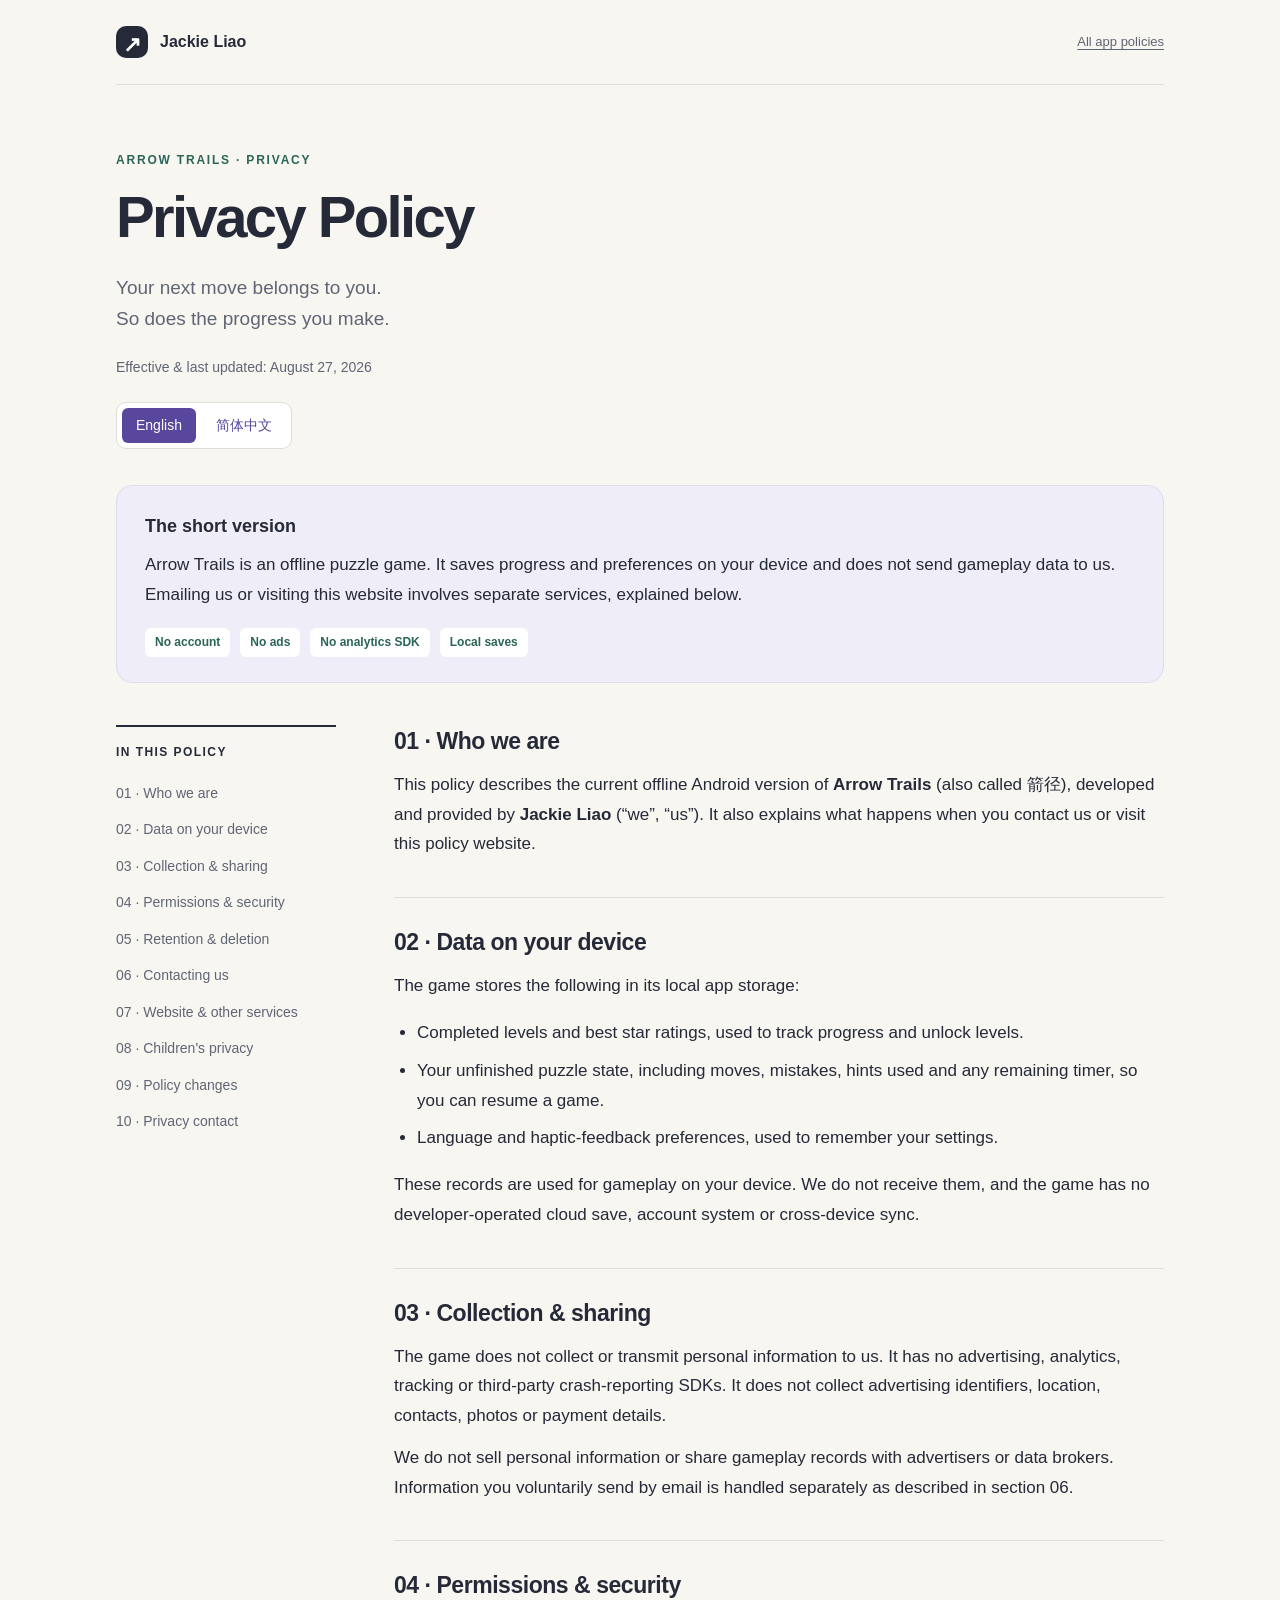
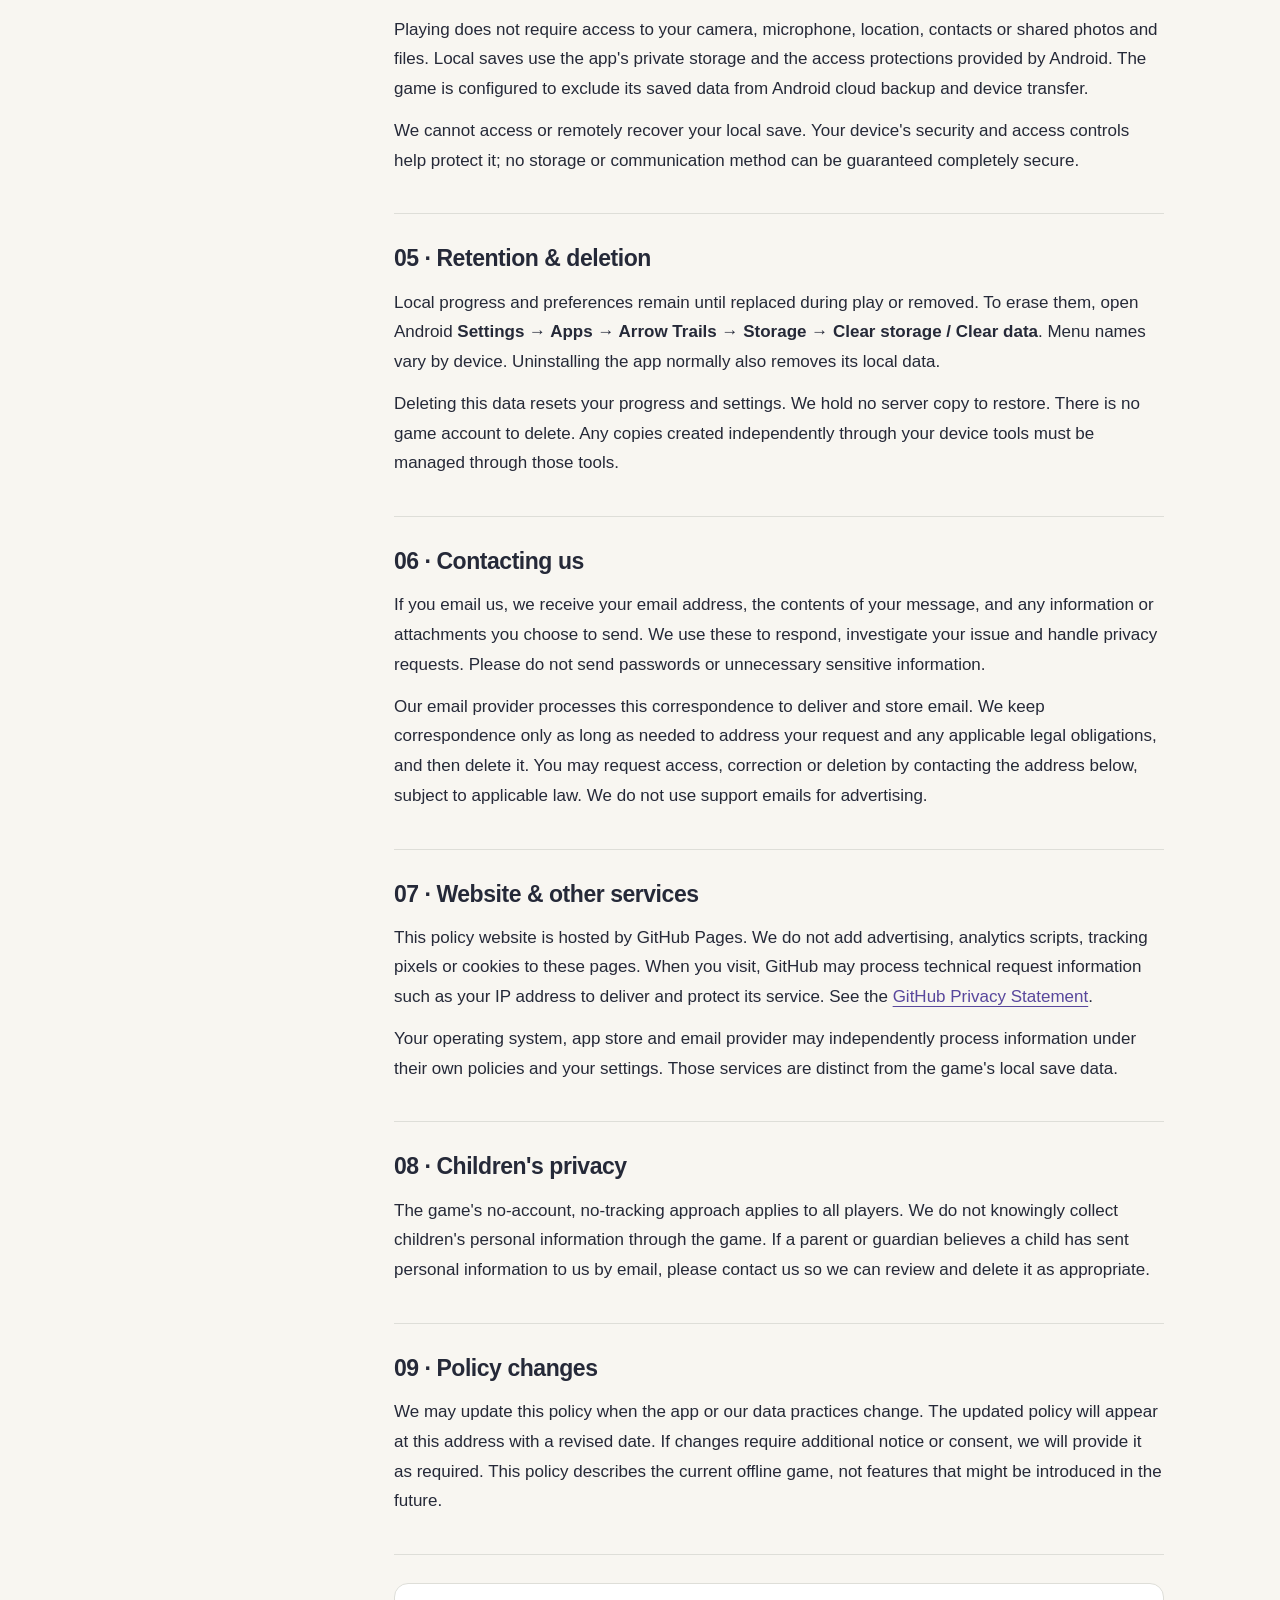
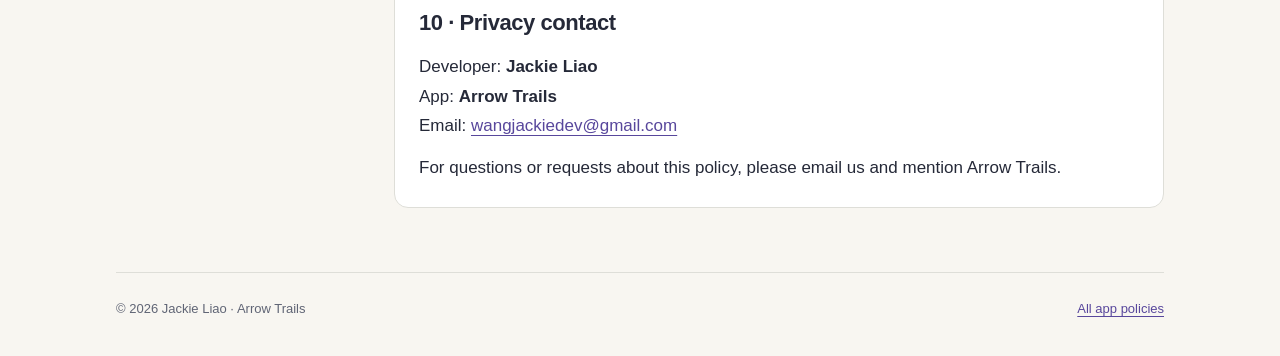
==== arrow-trails/privacy/index.html @ 9ddb3473 "Publish bilingual Arrow Trails privacy policy and app directory" ====
<!doctype html>
<html lang="en">
<head>
  <meta charset="utf-8">
  <meta name="viewport" content="width=device-width, initial-scale=1">
  <meta name="referrer" content="no-referrer">
  <title>Arrow Trails Privacy Policy · Jackie Liao</title>
  <meta name="description" content="How Arrow Trails handles local game progress, preferences, support emails and privacy. An offline puzzle game by Jackie Liao.">
  <meta property="og:title" content="Arrow Trails · Privacy Policy">
  <meta property="og:description" content="An offline puzzle. Progress on your device. Clear information about your privacy.">
  <meta property="og:type" content="website">
  <meta property="og:url" content="https://jackiewang1208.github.io/app-policies/arrow-trails/privacy/">
  <meta name="twitter:card" content="summary">
  <link rel="canonical" href="https://jackiewang1208.github.io/app-policies/arrow-trails/privacy/">
  <link rel="alternate" hreflang="en" href="https://jackiewang1208.github.io/app-policies/arrow-trails/privacy/">
  <link rel="alternate" hreflang="zh-Hans" href="https://jackiewang1208.github.io/app-policies/arrow-trails/privacy/zh/">
  <link rel="alternate" hreflang="x-default" href="https://jackiewang1208.github.io/app-policies/arrow-trails/privacy/">
  <link rel="stylesheet" href="../../styles.css">
</head>
<body>
  <a class="skip" href="#main">Skip to content</a>
  <div class="wrap">
    <header class="site-header">
      <a class="brand" href="../../"><span class="brand-mark" aria-hidden="true">↗</span> Jackie Liao</a>
      <a class="header-note" href="../../">All app policies</a>
    </header>
    <main id="main">
      <div class="hero">
        <p class="eyebrow">Arrow Trails · Privacy</p>
        <h1>Privacy Policy</h1>
        <p class="lead">Your next move belongs to you.<br>So does the progress you make.</p>
        <p class="meta">Effective &amp; last updated: <time datetime="2026-08-27">August 27, 2026</time></p>
        <nav class="languages" aria-label="Policy language"><span aria-current="page">English</span><a href="zh/" lang="zh-Hans" hreflang="zh-Hans">简体中文</a></nav>
      </div>
      <aside class="summary" aria-labelledby="summary-title">
        <h2 id="summary-title">The short version</h2>
        <p>Arrow Trails is an offline puzzle game. It saves progress and preferences on your device and does not send gameplay data to us. Emailing us or visiting this website involves separate services, explained below.</p>
        <div class="facts"><span class="fact">No account</span><span class="fact">No ads</span><span class="fact">No analytics SDK</span><span class="fact">Local saves</span></div>
      </aside>
      <div class="policy-layout">
        <nav class="toc" aria-label="On this page">
          <h2>In this policy</h2>
          <ol>
            <li><a href="#scope">01 · Who we are</a></li>
            <li><a href="#local-data">02 · Data on your device</a></li>
            <li><a href="#collection">03 · Collection &amp; sharing</a></li>
            <li><a href="#permissions">04 · Permissions &amp; security</a></li>
            <li><a href="#deletion">05 · Retention &amp; deletion</a></li>
            <li><a href="#support">06 · Contacting us</a></li>
            <li><a href="#services">07 · Website &amp; other services</a></li>
            <li><a href="#children">08 · Children's privacy</a></li>
            <li><a href="#changes">09 · Policy changes</a></li>
            <li><a href="#contact">10 · Privacy contact</a></li>
          </ol>
        </nav>
        <article class="policy" aria-label="Full privacy policy">
          <section id="scope">
            <h2>01 · Who we are</h2>
            <p>This policy describes the current offline Android version of <strong>Arrow Trails</strong> (also called <span lang="zh-Hans">箭径</span>), developed and provided by <strong>Jackie Liao</strong> (“we”, “us”). It also explains what happens when you contact us or visit this policy website.</p>
          </section>
          <section id="local-data">
            <h2>02 · Data on your device</h2>
            <p>The game stores the following in its local app storage:</p>
            <ul>
              <li>Completed levels and best star ratings, used to track progress and unlock levels.</li>
              <li>Your unfinished puzzle state, including moves, mistakes, hints used and any remaining timer, so you can resume a game.</li>
              <li>Language and haptic-feedback preferences, used to remember your settings.</li>
            </ul>
            <p>These records are used for gameplay on your device. We do not receive them, and the game has no developer-operated cloud save, account system or cross-device sync.</p>
          </section>
          <section id="collection">
            <h2>03 · Collection &amp; sharing</h2>
            <p>The game does not collect or transmit personal information to us. It has no advertising, analytics, tracking or third-party crash-reporting SDKs. It does not collect advertising identifiers, location, contacts, photos or payment details.</p>
            <p>We do not sell personal information or share gameplay records with advertisers or data brokers. Information you voluntarily send by email is handled separately as described in section 06.</p>
          </section>
          <section id="permissions">
            <h2>04 · Permissions &amp; security</h2>
            <p>Playing does not require access to your camera, microphone, location, contacts or shared photos and files. Local saves use the app's private storage and the access protections provided by Android. The game is configured to exclude its saved data from Android cloud backup and device transfer.</p>
            <p>We cannot access or remotely recover your local save. Your device's security and access controls help protect it; no storage or communication method can be guaranteed completely secure.</p>
          </section>
          <section id="deletion">
            <h2>05 · Retention &amp; deletion</h2>
            <p>Local progress and preferences remain until replaced during play or removed. To erase them, open Android <strong>Settings → Apps → Arrow Trails → Storage → Clear storage / Clear data</strong>. Menu names vary by device. Uninstalling the app normally also removes its local data.</p>
            <p>Deleting this data resets your progress and settings. We hold no server copy to restore. There is no game account to delete. Any copies created independently through your device tools must be managed through those tools.</p>
          </section>
          <section id="support">
            <h2>06 · Contacting us</h2>
            <p>If you email us, we receive your email address, the contents of your message, and any information or attachments you choose to send. We use these to respond, investigate your issue and handle privacy requests. Please do not send passwords or unnecessary sensitive information.</p>
            <p>Our email provider processes this correspondence to deliver and store email. We keep correspondence only as long as needed to address your request and any applicable legal obligations, and then delete it. You may request access, correction or deletion by contacting the address below, subject to applicable law. We do not use support emails for advertising.</p>
          </section>
          <section id="services">
            <h2>07 · Website &amp; other services</h2>
            <p>This policy website is hosted by GitHub Pages. We do not add advertising, analytics scripts, tracking pixels or cookies to these pages. When you visit, GitHub may process technical request information such as your IP address to deliver and protect its service. See the <a href="https://docs.github.com/en/site-policy/privacy-policies/github-general-privacy-statement" rel="noreferrer">GitHub Privacy Statement</a>.</p>
            <p>Your operating system, app store and email provider may independently process information under their own policies and your settings. Those services are distinct from the game's local save data.</p>
          </section>
          <section id="children">
            <h2>08 · Children's privacy</h2>
            <p>The game's no-account, no-tracking approach applies to all players. We do not knowingly collect children's personal information through the game. If a parent or guardian believes a child has sent personal information to us by email, please contact us so we can review and delete it as appropriate.</p>
          </section>
          <section id="changes">
            <h2>09 · Policy changes</h2>
            <p>We may update this policy when the app or our data practices change. The updated policy will appear at this address with a revised date. If changes require additional notice or consent, we will provide it as required. This policy describes the current offline game, not features that might be introduced in the future.</p>
          </section>
          <div class="contact" id="contact">
            <h2>10 · Privacy contact</h2>
            <p>Developer: <strong>Jackie Liao</strong><br>App: <strong>Arrow Trails</strong><br>Email: <a href="mailto:wangjackiedev@gmail.com">wangjackiedev@gmail.com</a></p>
            <p>For questions or requests about this policy, please email us and mention Arrow Trails.</p>
          </div>
        </article>
      </div>
    </main>
    <footer class="site-footer"><span>© 2026 Jackie Liao · Arrow Trails</span><a href="../../">All app policies</a></footer>
  </div>
</body>
</html>
---- styles.css ----
:root { color-scheme: light; --paper: #f8f6f1; --ink: #252938; --muted: #606575; --line: #deded8; --accent: #58479c; --tint: #efedf7; --green: #2b6557; }
* { box-sizing: border-box; }
html { scroll-padding-top: 2rem; }
body { margin: 0; background: var(--paper); color: var(--ink); font: 17px/1.75 -apple-system, BlinkMacSystemFont, "Segoe UI", "Noto Sans", "PingFang SC", "Microsoft YaHei", sans-serif; }
a { color: var(--accent); text-underline-offset: .22em; overflow-wrap: anywhere; }
a:hover { text-decoration-thickness: 2px; }
a:focus-visible { outline: 3px solid var(--accent); outline-offset: 5px; border-radius: 3px; }
.skip { position: absolute; left: 1rem; top: -100px; padding: .5rem 1rem; background: white; z-index: 5; }
.skip:focus { top: 1rem; }
.wrap { max-width: 1120px; margin: auto; padding: 0 36px; }
.site-header { display: flex; justify-content: space-between; align-items: center; gap: 20px; padding-top: 26px; padding-bottom: 26px; border-bottom: 1px solid var(--line); }
.brand { display: inline-flex; align-items: center; gap: 12px; color: var(--ink); text-decoration: none; font-size: 16px; font-weight: 650; }
.brand-mark { width: 32px; height: 32px; display: grid; place-items: center; background: var(--ink); color: white; border-radius: 10px; font-size: 22px; }
.header-note { color: var(--muted); font-size: 13px; }
.hero { padding: 65px 0 36px; max-width: 850px; }
.eyebrow { margin: 0 0 14px; color: var(--green); text-transform: uppercase; letter-spacing: .15em; font-size: 12px; font-weight: 750; }
h1 { font-size: clamp(36px, 5vw, 58px); letter-spacing: -.045em; line-height: 1.12; font-weight: 680; margin: 0 0 22px; }
.lead { font-size: 19px; line-height: 1.65; color: var(--muted); max-width: 650px; margin: 0; }
.meta { color: var(--muted); font-size: 14px; margin: 20px 0 0; }
.languages { display: inline-flex; gap: 6px; margin-top: 23px; padding: 5px; border: 1px solid var(--line); border-radius: 10px; background: #fff; }
.languages a, .languages span { padding: 5px 14px; font-size: 14px; border-radius: 6px; text-decoration: none; }
.languages [aria-current] { color: white; background: var(--accent); }
.summary { padding: 25px 28px; background: var(--tint); border: 1px solid #e0daef; border-radius: 16px; margin: 0 0 42px; }
.summary h2 { font-size: 18px; margin: 0 0 8px; }
.summary p { margin: 0; }
.facts { display: flex; gap: 10px; flex-wrap: wrap; margin-top: 18px; }
.fact { background: #fff; border-radius: 6px; padding: 4px 10px; color: var(--green); font-size: 12px; font-weight: 700; }
.policy-layout { display: grid; grid-template-columns: 220px minmax(0, 1fr); gap: 58px; align-items: start; padding-bottom: 64px; }
.toc { position: sticky; top: 30px; font-size: 14px; border-top: 2px solid var(--ink); padding-top: 15px; }
.toc h2 { font-size: 12px; text-transform: uppercase; letter-spacing: .12em; margin: 0 0 12px; }
.toc ol { list-style: none; padding: 0; margin: 0; }
.toc a { display: block; color: var(--muted); text-decoration: none; padding: 6px 0; }
.toc a:hover { color: var(--accent); text-decoration: underline; }
.policy section { border-bottom: 1px solid var(--line); padding-bottom: 26px; margin-bottom: 28px; }
.policy h2 { font-size: 23px; letter-spacing: -.02em; margin: 0 0 13px; line-height: 1.4; }
.policy p { margin: 12px 0; }
.policy ul { padding-left: 23px; }
.policy li { margin-bottom: 8px; }
.contact { background: white; border: 1px solid var(--line); border-radius: 14px; padding: 24px; }
.contact h2 { margin-top: 0; font-size: 22px; }
.contact p:last-child { margin-bottom: 0; }
.site-footer { border-top: 1px solid var(--line); padding: 25px 0 35px; display: flex; justify-content: space-between; gap: 16px; font-size: 13px; color: var(--muted); flex-wrap: wrap; }
.app-card { display: flex; align-items: flex-start; gap: 23px; padding: 32px; margin: 8px 0 45px; max-width: 760px; background: white; border: 1px solid var(--line); border-radius: 18px; }
.app-icon { flex-shrink: 0; width: 64px; height: 64px; display: grid; place-items: center; background: var(--tint); color: var(--accent); font-size: 38px; border-radius: 18px; }
.app-card h2 { margin: 0 0 4px; font-size: 25px; }
.app-card p { color: var(--muted); margin: 0 0 15px; }
.card-links { display: flex; gap: 22px; flex-wrap: wrap; font-size: 15px; }
.home-contact { margin-bottom: 72px; max-width: 760px; }
@media (max-width: 760px) {
  .wrap { padding-left: 22px; padding-right: 22px; }
  .hero { padding-top: 42px; }
  .policy-layout { grid-template-columns: 1fr; gap: 32px; }
  .toc { position: static; }
  .toc ol { columns: 2; column-gap: 20px; }
  .toc li { break-inside: avoid; }
  .summary { padding: 22px; margin-bottom: 30px; }
  .header-note { display: none; }
  .app-card { padding: 24px; gap: 17px; }
  .app-icon { width: 48px; height: 48px; font-size: 28px; border-radius: 13px; }
}
@media (max-width: 380px) { .toc ol { columns: 1; } .app-card { display: block; } .app-icon { margin-bottom: 15px; } }
@media print {
  body { background: white; font-size: 11pt; }
  .wrap { padding: 0; }
  .site-header, .toc, .languages, .skip { display: none; }
  .hero { padding-top: 0; }
  h1 { font-size: 30pt; }
  .policy-layout { display: block; }
  .summary, .contact { background: white; }
  .policy section { break-inside: avoid; }
}
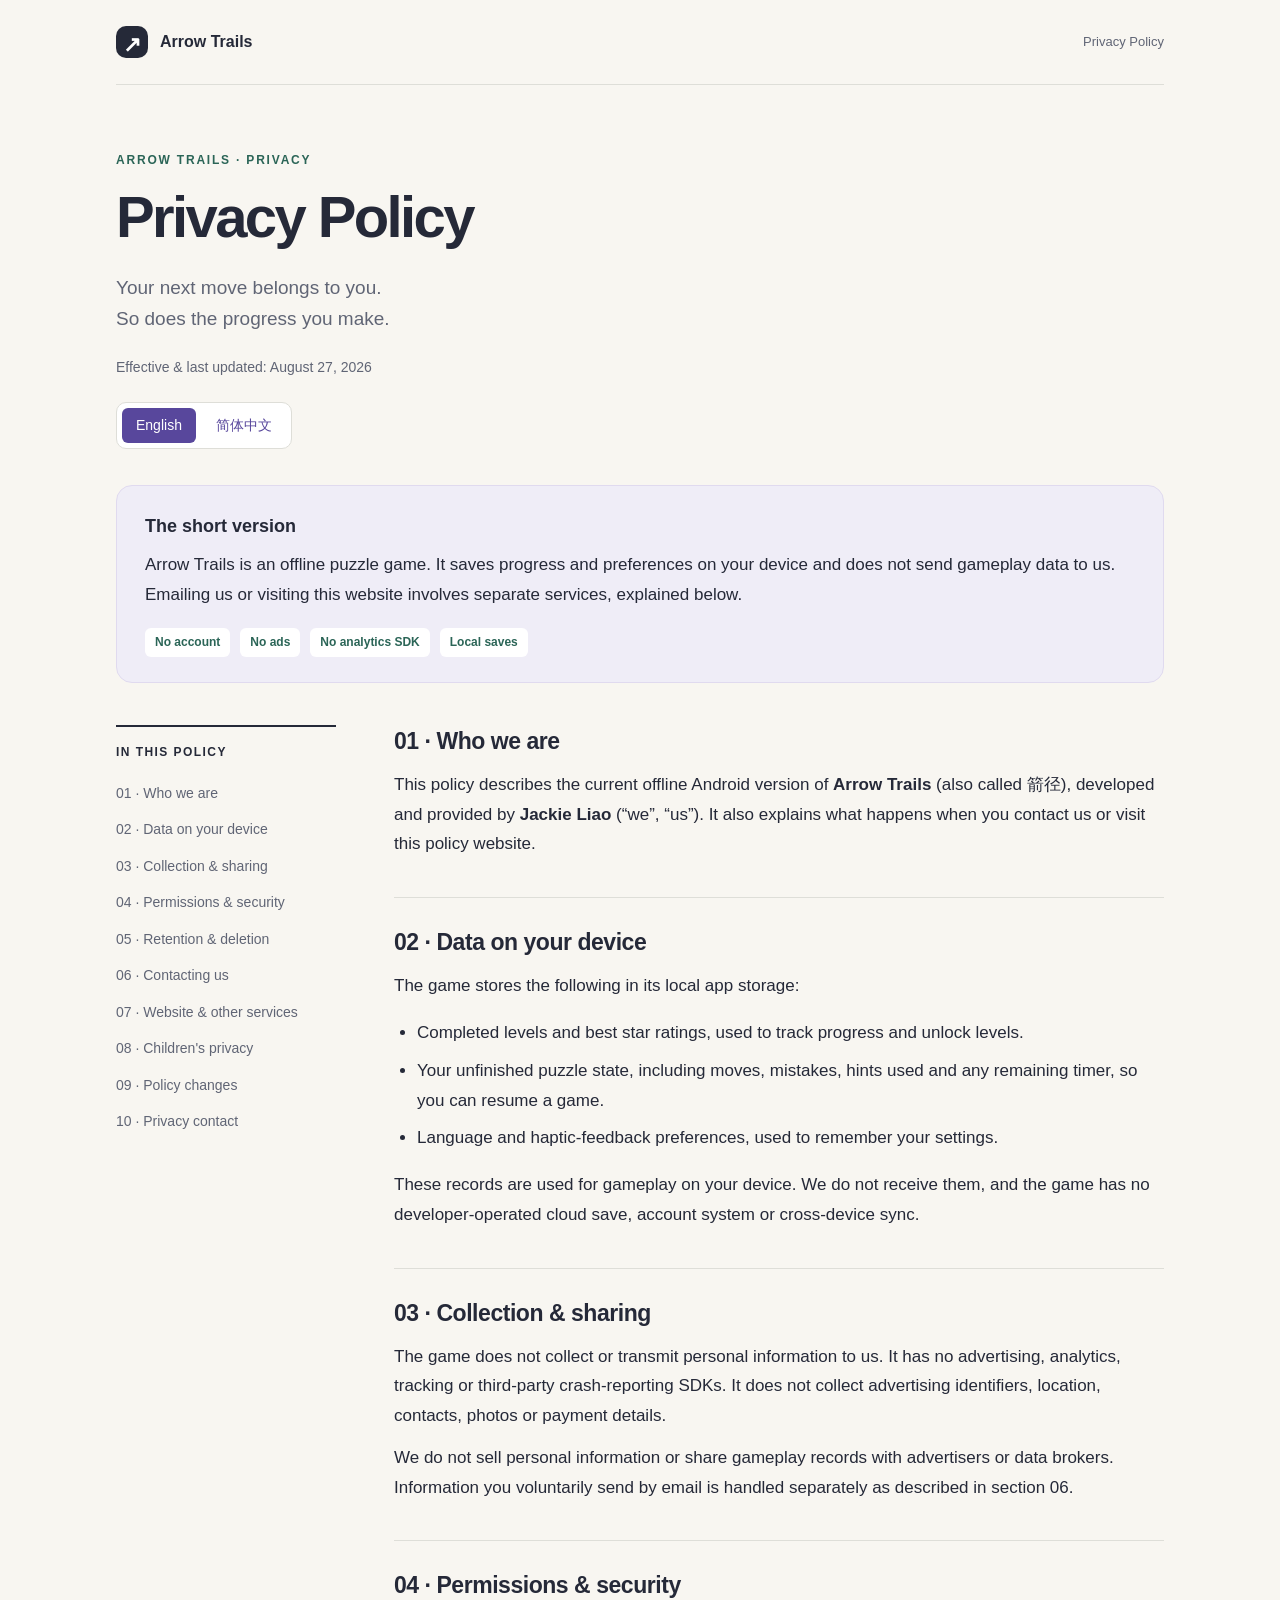
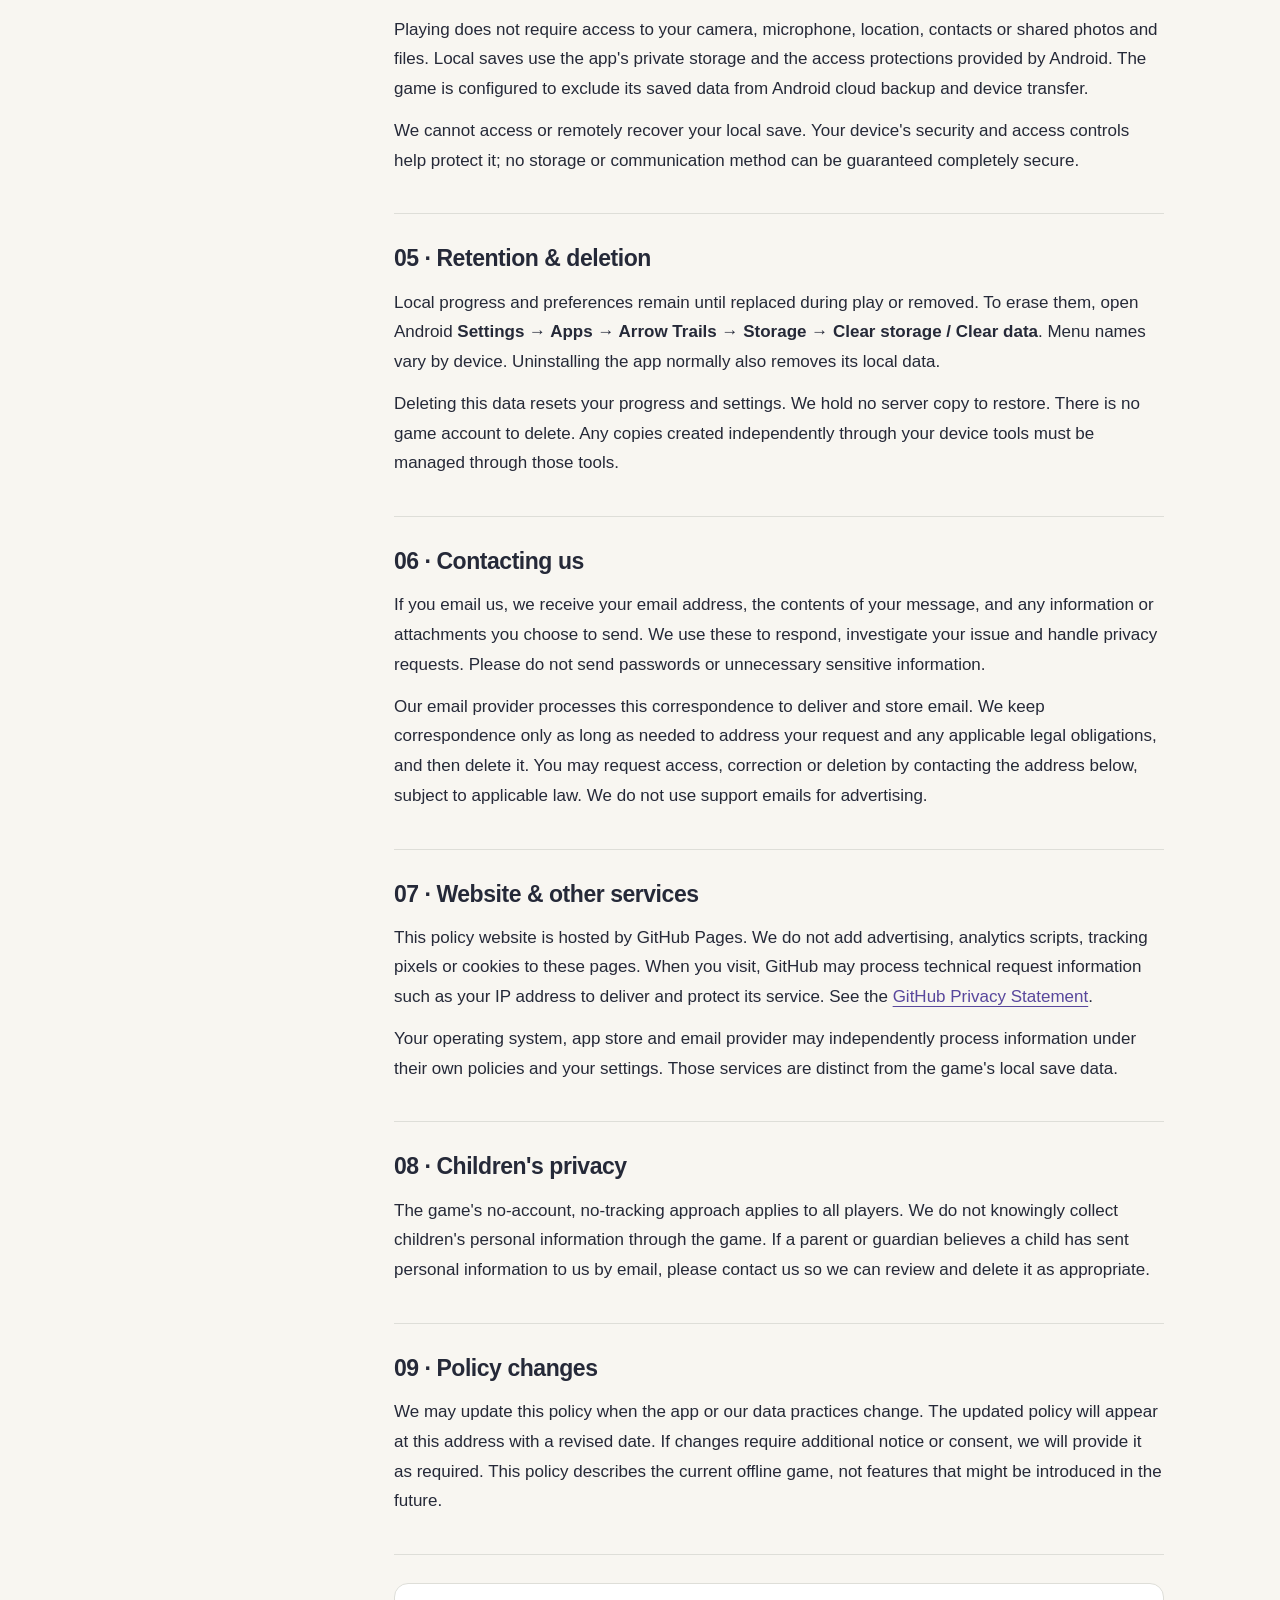
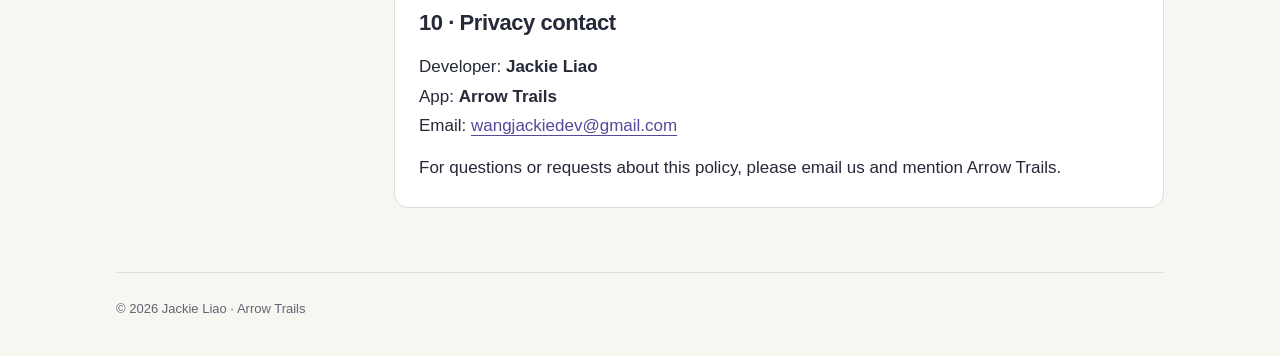
==== commit 8b1a9819: "Keep app policies standalone without shared directory navigation" ====
--- a/arrow-trails/privacy/index.html
+++ b/arrow-trails/privacy/index.html
@@ -21,8 +21,8 @@
   <a class="skip" href="#main">Skip to content</a>
   <div class="wrap">
     <header class="site-header">
-      <a class="brand" href="../../"><span class="brand-mark" aria-hidden="true">↗</span> Jackie Liao</a>
-      <a class="header-note" href="../../">All app policies</a>
+      <span class="brand"><span class="brand-mark" aria-hidden="true">↗</span> Arrow Trails</span>
+      <span class="header-note">Privacy Policy</span>
     </header>
     <main id="main">
       <div class="hero">
@@ -109,7 +109,7 @@
         </article>
       </div>
     </main>
-    <footer class="site-footer"><span>© 2026 Jackie Liao · Arrow Trails</span><a href="../../">All app policies</a></footer>
+    <footer class="site-footer"><span>© 2026 Jackie Liao · Arrow Trails</span></footer>
   </div>
 </body>
 </html>
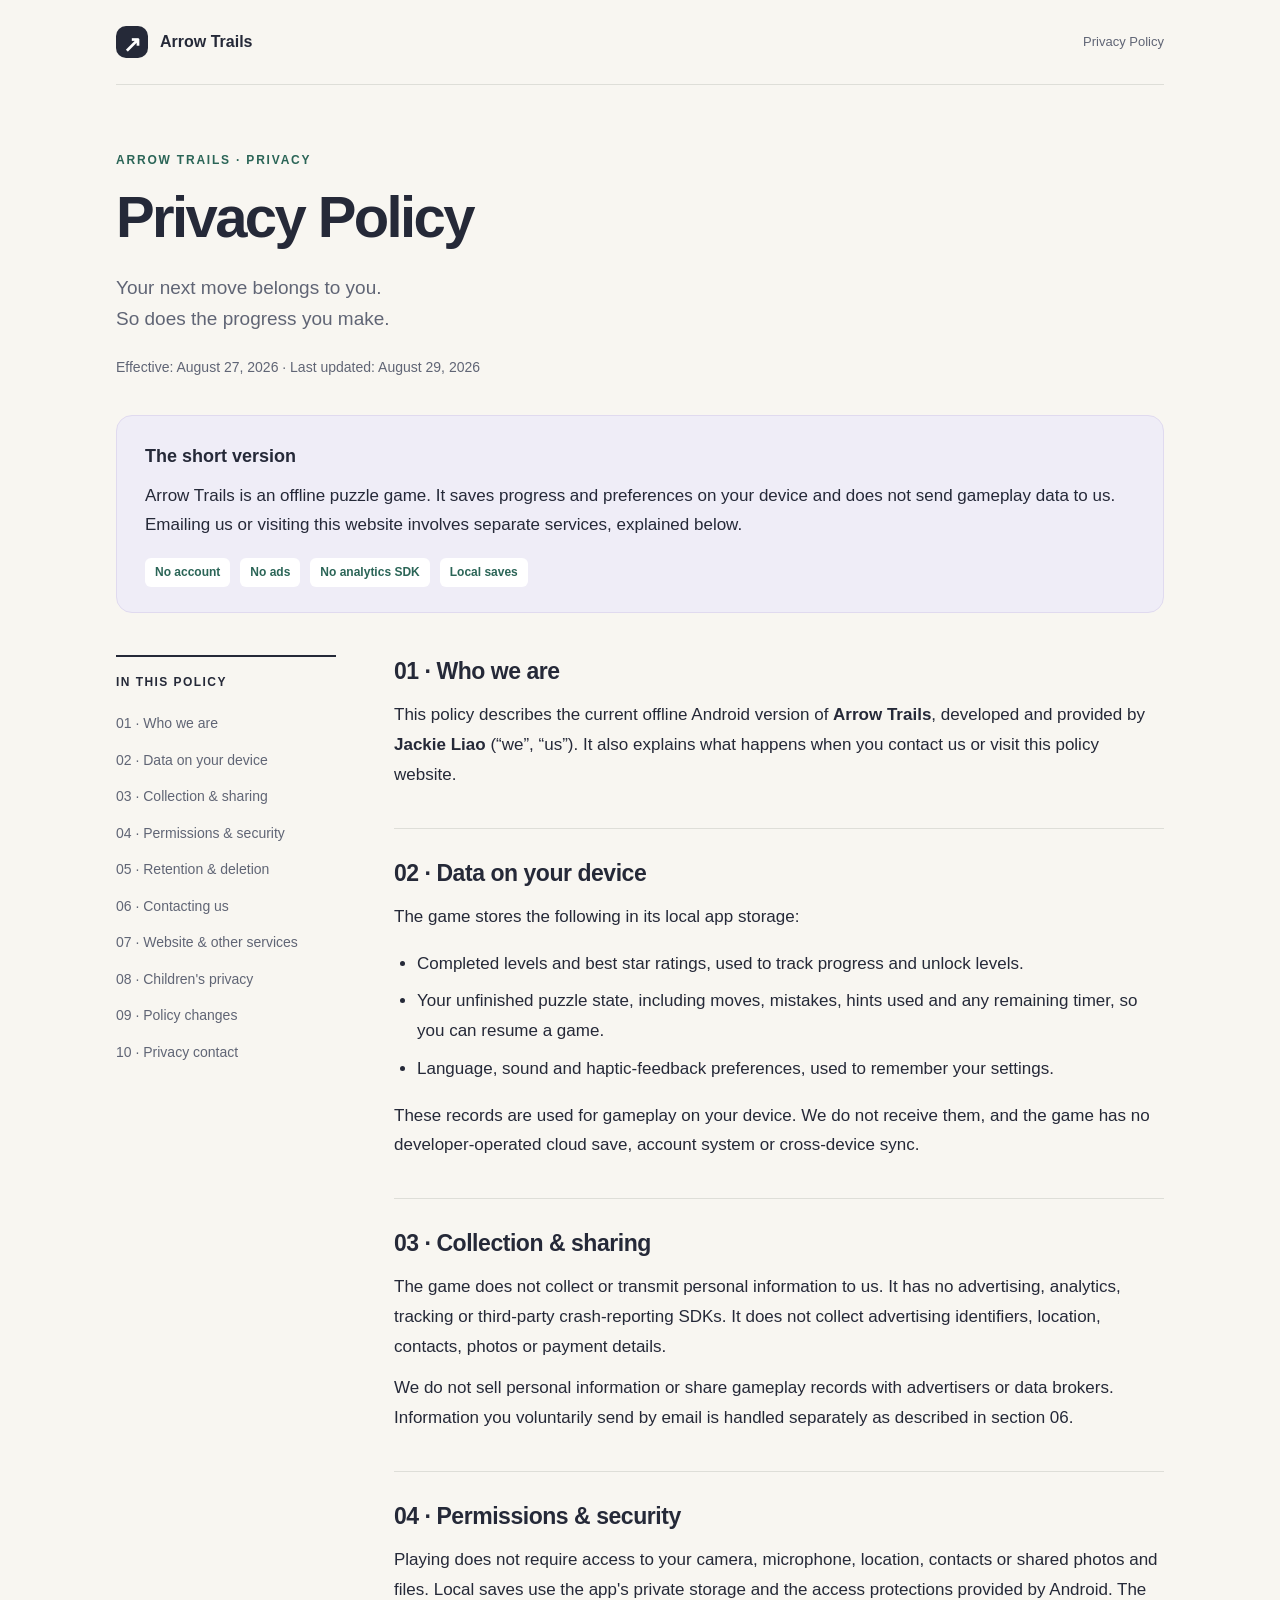
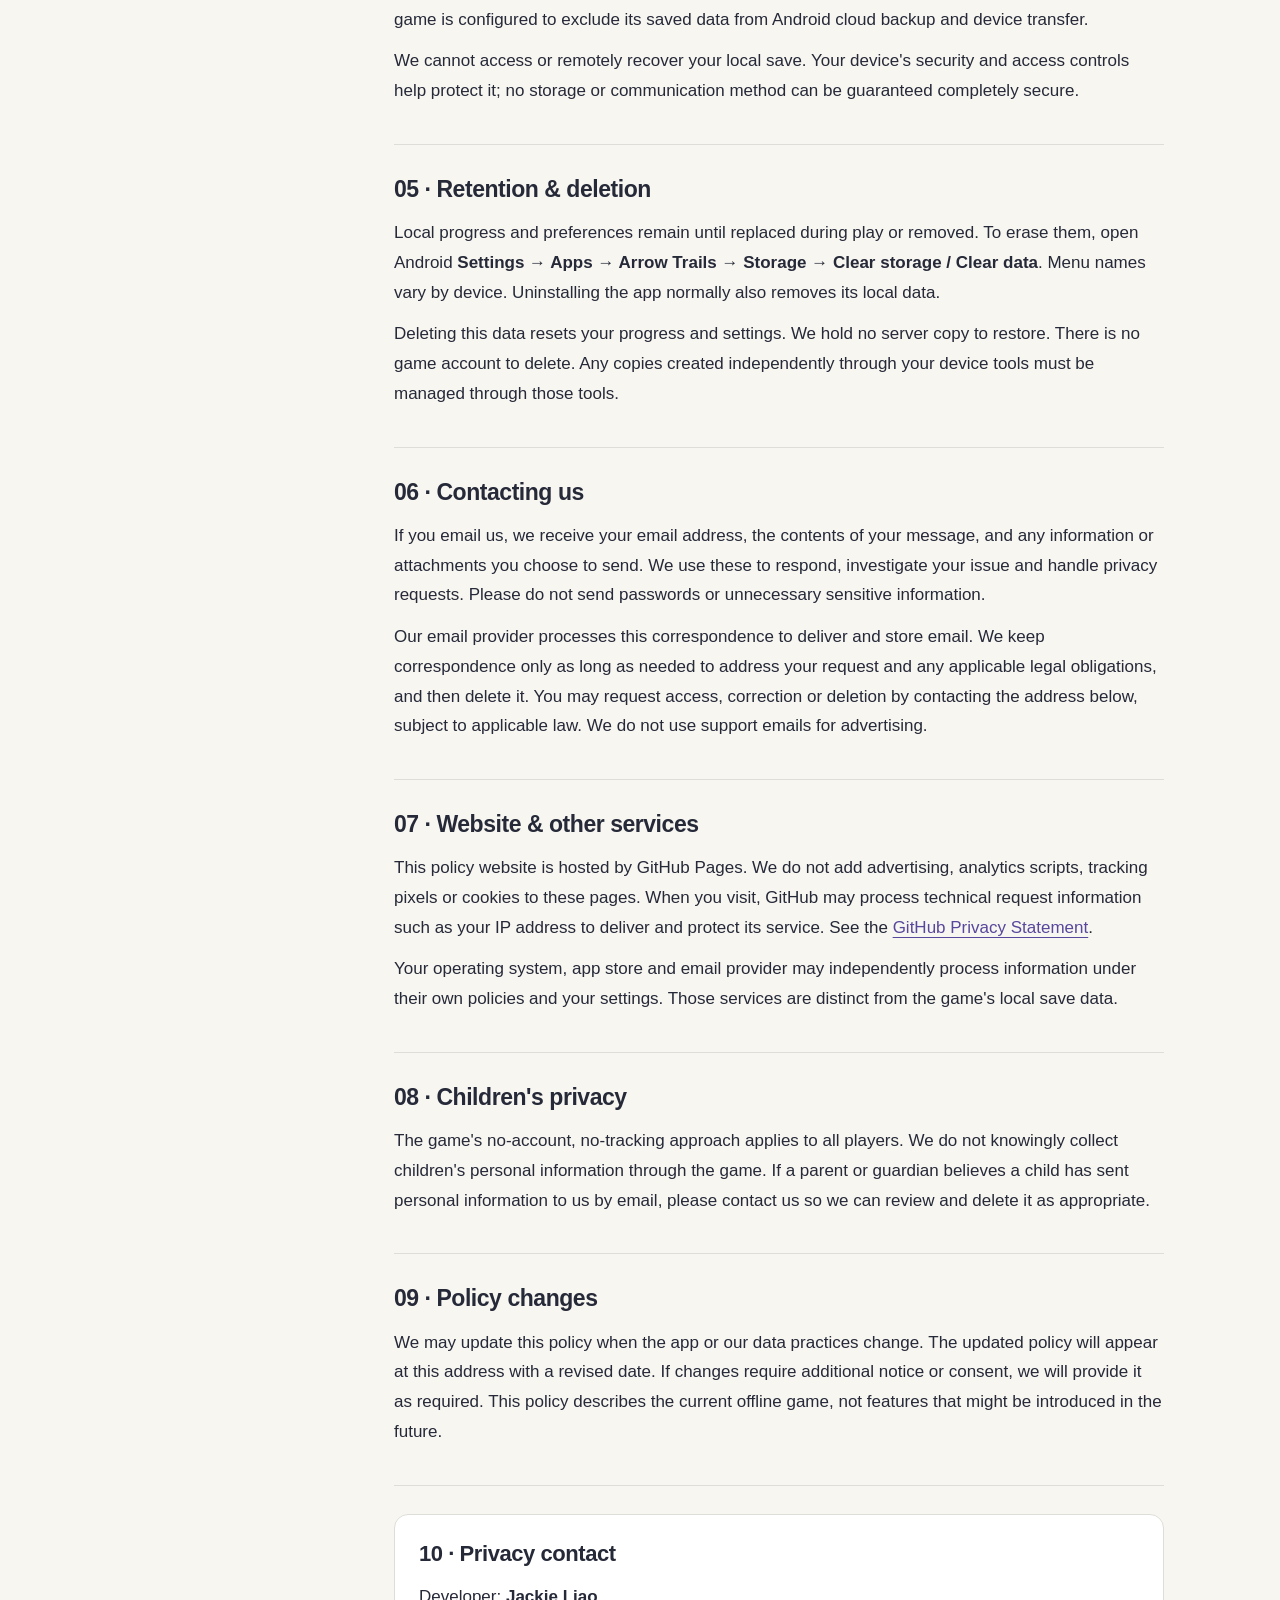
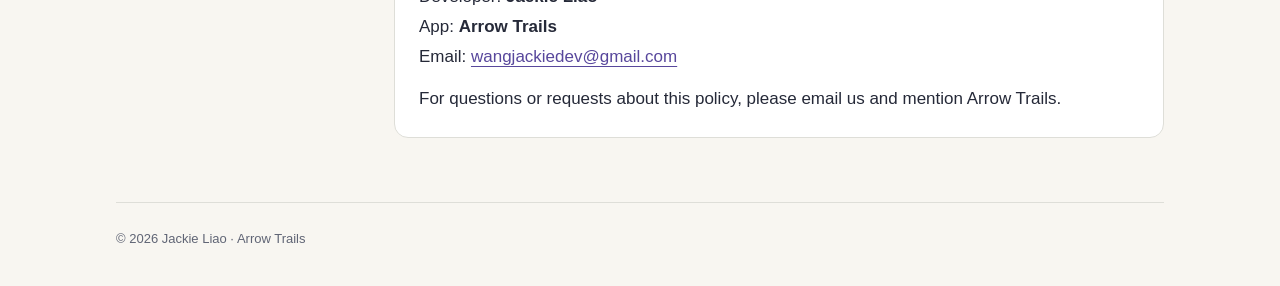
==== commit e1ee9b34: "Publish English-only Arrow Trails privacy policy" ====
--- a/arrow-trails/privacy/index.html
+++ b/arrow-trails/privacy/index.html
@@ -12,9 +12,6 @@
   <meta property="og:url" content="https://jackiewang1208.github.io/app-policies/arrow-trails/privacy/">
   <meta name="twitter:card" content="summary">
   <link rel="canonical" href="https://jackiewang1208.github.io/app-policies/arrow-trails/privacy/">
-  <link rel="alternate" hreflang="en" href="https://jackiewang1208.github.io/app-policies/arrow-trails/privacy/">
-  <link rel="alternate" hreflang="zh-Hans" href="https://jackiewang1208.github.io/app-policies/arrow-trails/privacy/zh/">
-  <link rel="alternate" hreflang="x-default" href="https://jackiewang1208.github.io/app-policies/arrow-trails/privacy/">
   <link rel="stylesheet" href="../../styles.css">
 </head>
 <body>
@@ -29,8 +26,7 @@
         <p class="eyebrow">Arrow Trails · Privacy</p>
         <h1>Privacy Policy</h1>
         <p class="lead">Your next move belongs to you.<br>So does the progress you make.</p>
-        <p class="meta">Effective &amp; last updated: <time datetime="2026-08-27">August 27, 2026</time></p>
-        <nav class="languages" aria-label="Policy language"><span aria-current="page">English</span><a href="zh/" lang="zh-Hans" hreflang="zh-Hans">简体中文</a></nav>
+        <p class="meta">Effective: August 27, 2026 · Last updated: <time datetime="2026-08-29">August 29, 2026</time></p>
       </div>
       <aside class="summary" aria-labelledby="summary-title">
         <h2 id="summary-title">The short version</h2>
@@ -56,7 +52,7 @@
         <article class="policy" aria-label="Full privacy policy">
           <section id="scope">
             <h2>01 · Who we are</h2>
-            <p>This policy describes the current offline Android version of <strong>Arrow Trails</strong> (also called <span lang="zh-Hans">箭径</span>), developed and provided by <strong>Jackie Liao</strong> (“we”, “us”). It also explains what happens when you contact us or visit this policy website.</p>
+            <p>This policy describes the current offline Android version of <strong>Arrow Trails</strong>, developed and provided by <strong>Jackie Liao</strong> (“we”, “us”). It also explains what happens when you contact us or visit this policy website.</p>
           </section>
           <section id="local-data">
             <h2>02 · Data on your device</h2>
@@ -64,7 +60,7 @@
             <ul>
               <li>Completed levels and best star ratings, used to track progress and unlock levels.</li>
               <li>Your unfinished puzzle state, including moves, mistakes, hints used and any remaining timer, so you can resume a game.</li>
-              <li>Language and haptic-feedback preferences, used to remember your settings.</li>
+              <li>Language, sound and haptic-feedback preferences, used to remember your settings.</li>
             </ul>
             <p>These records are used for gameplay on your device. We do not receive them, and the game has no developer-operated cloud save, account system or cross-device sync.</p>
           </section>
